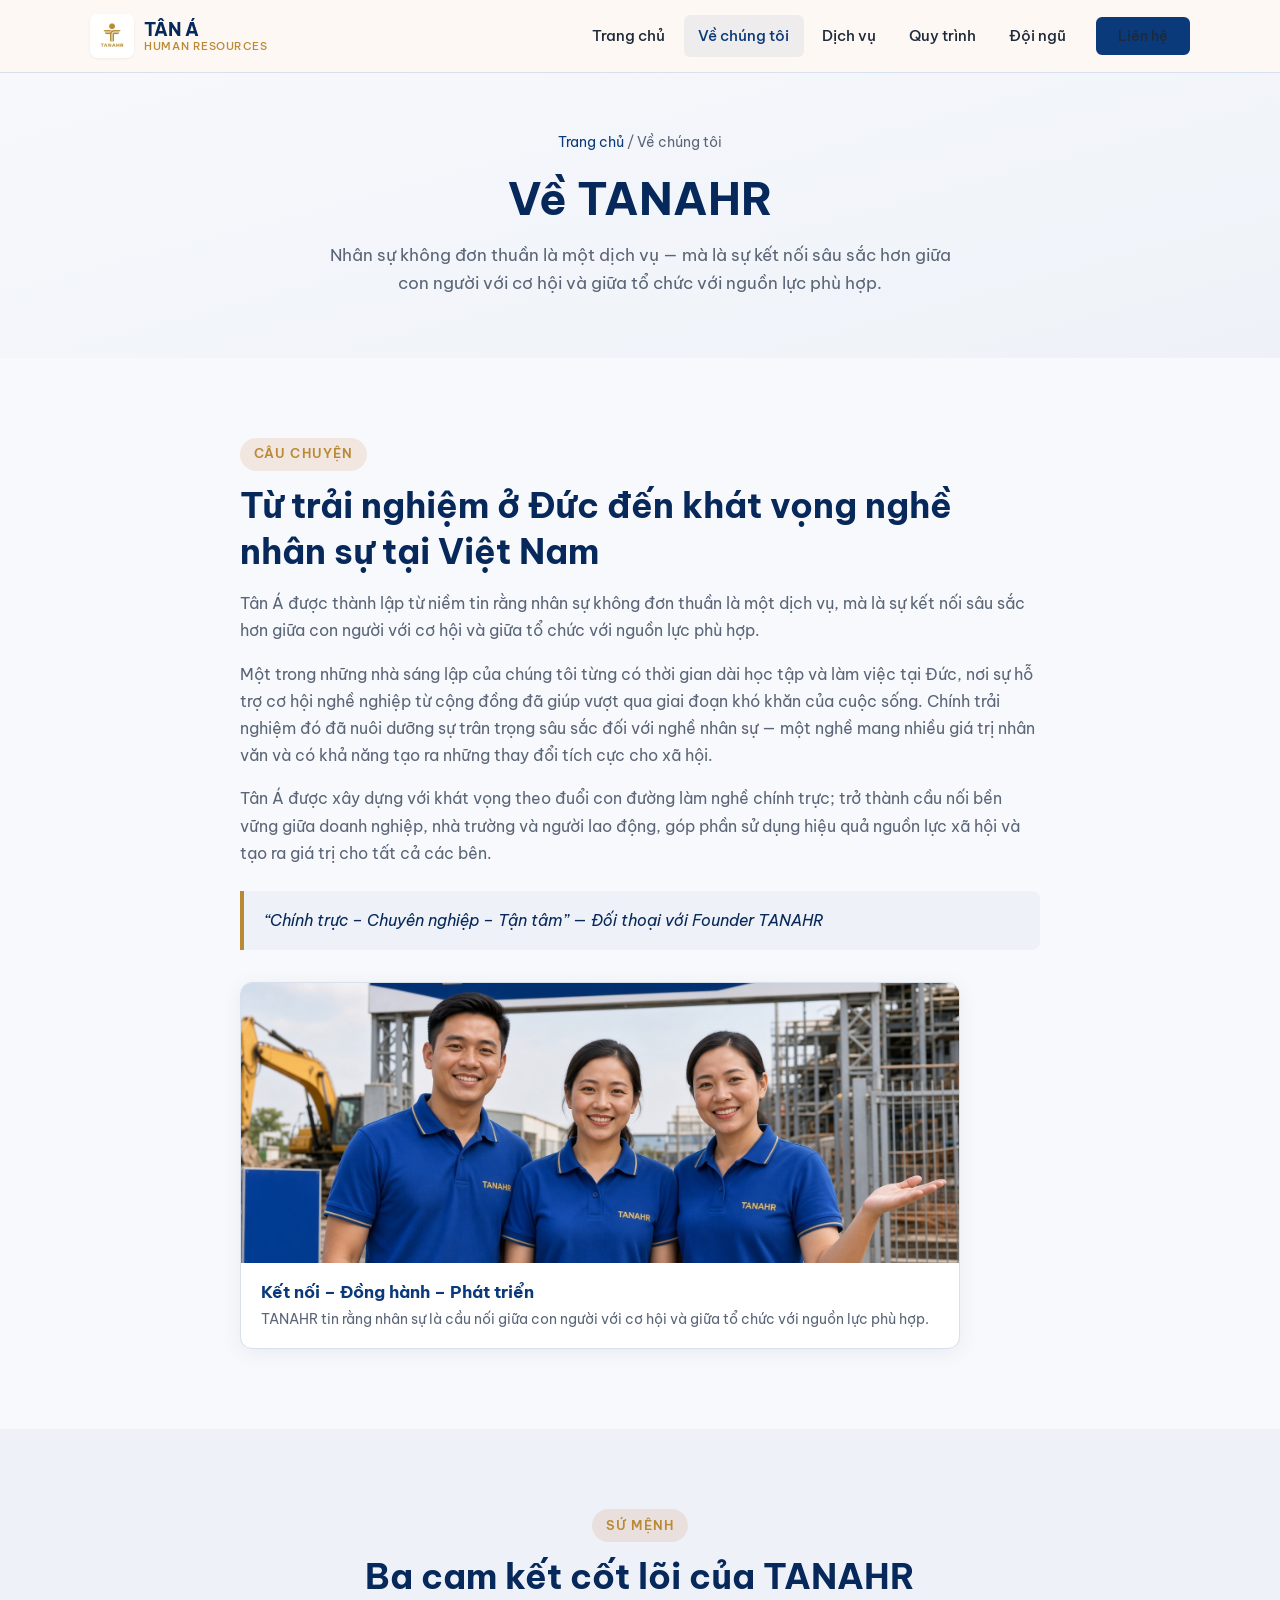
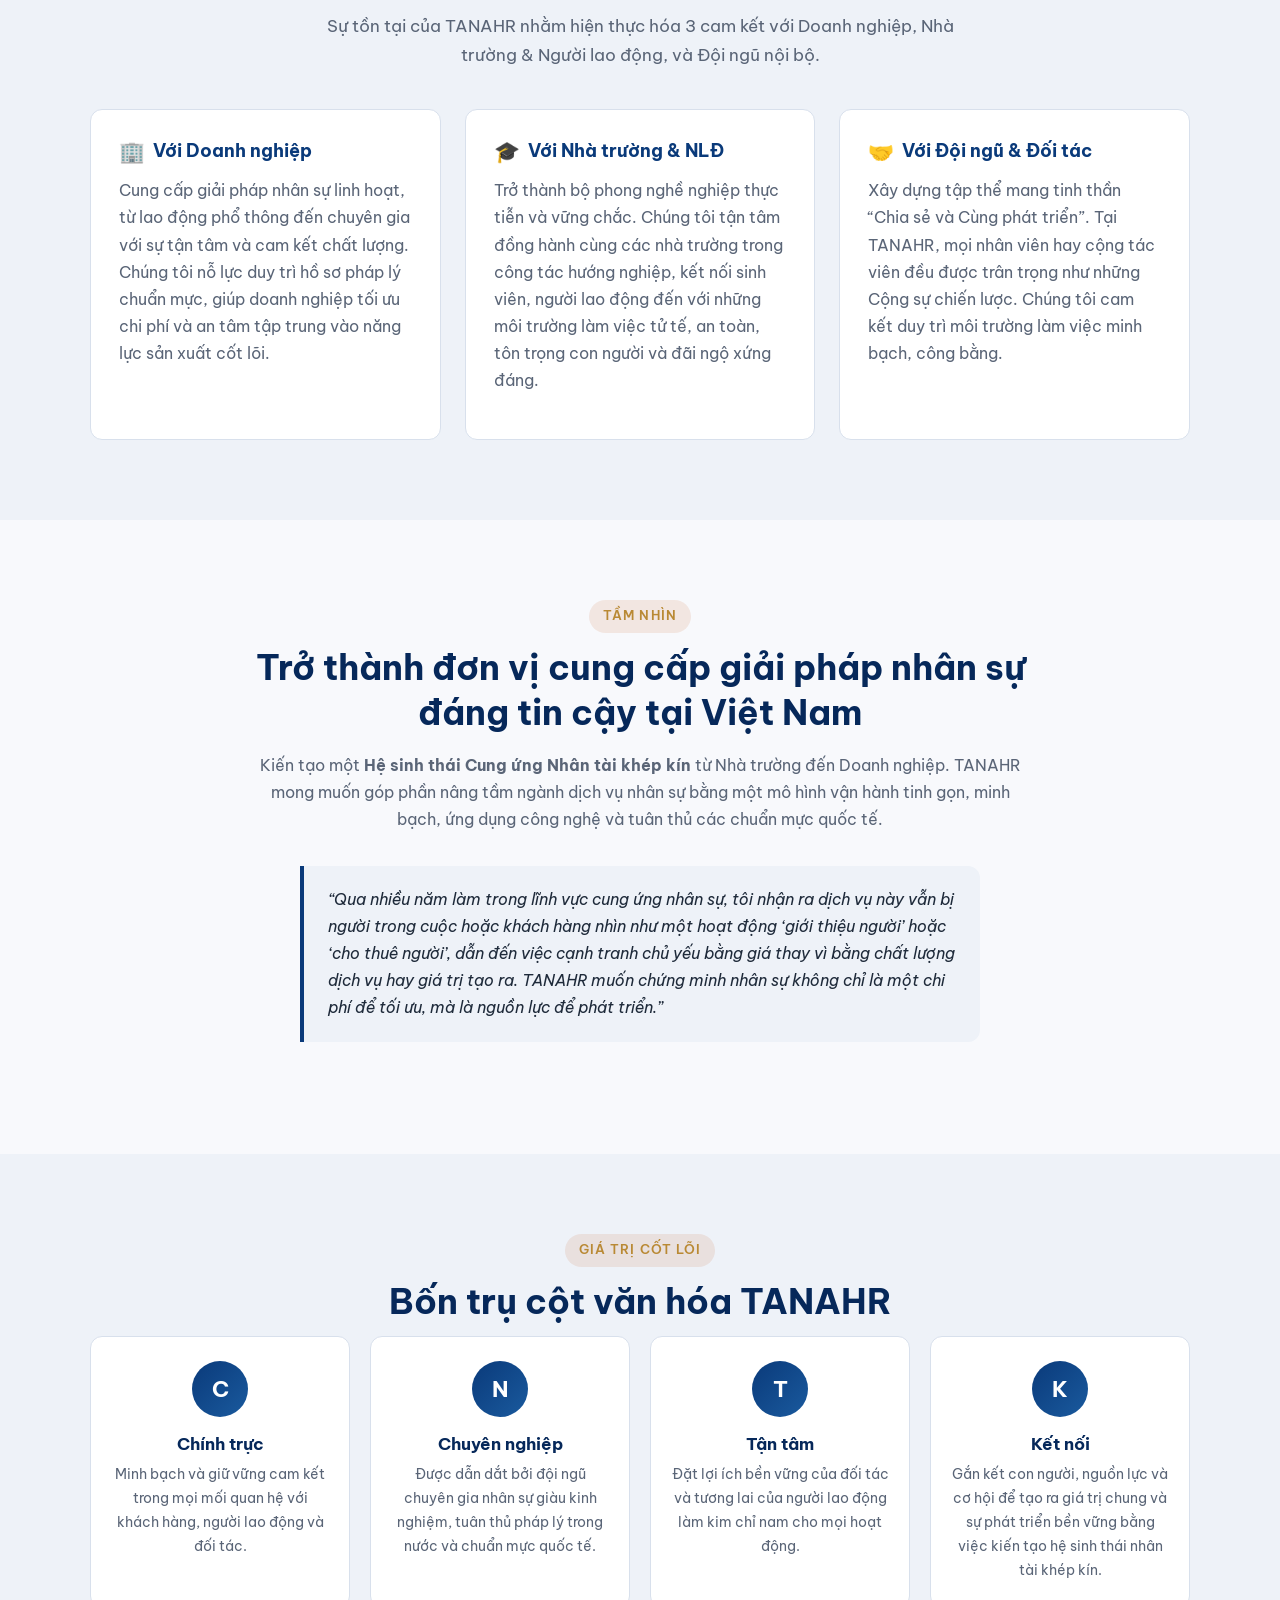
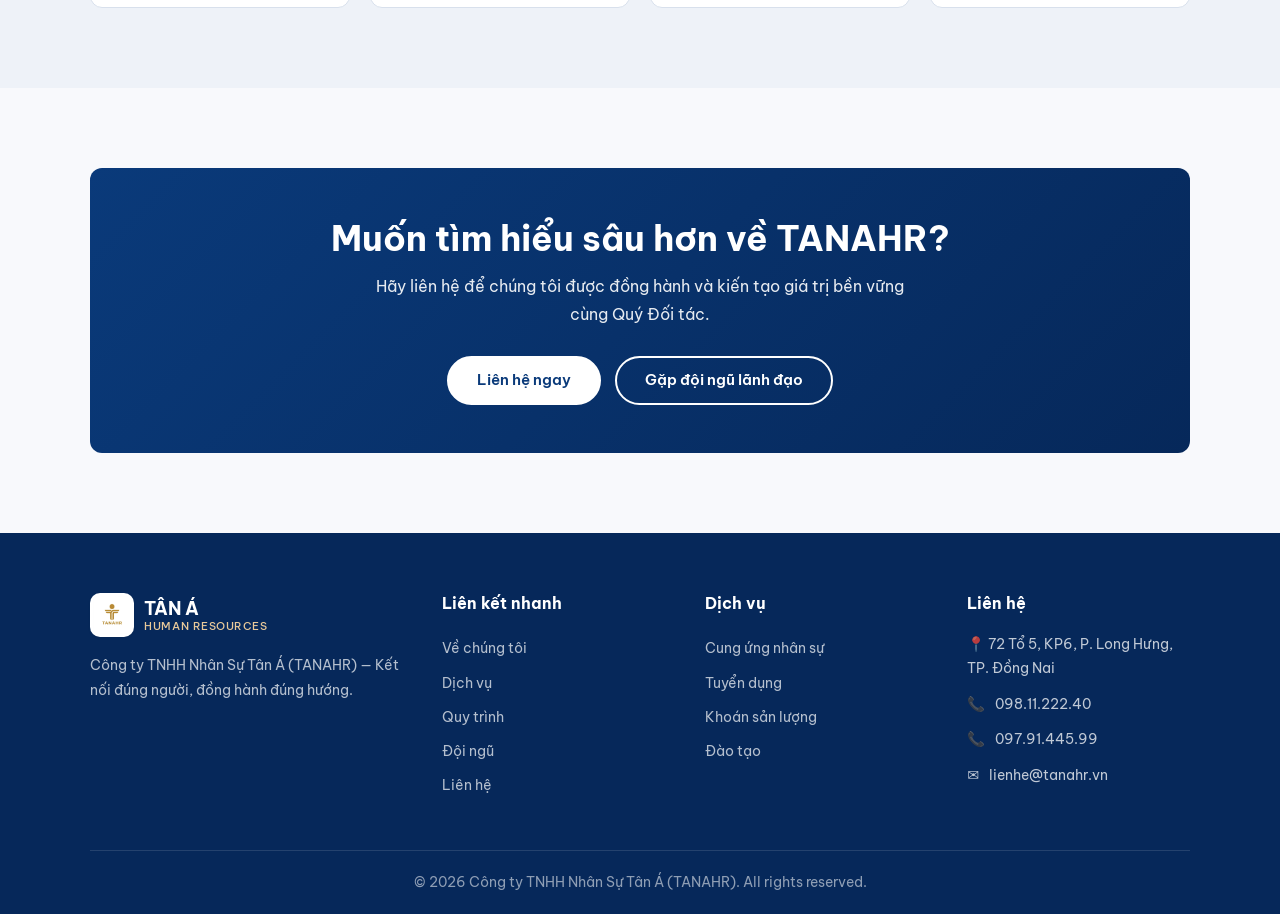
==== about.html @ 2e9246e0 "Add files via upload" ====
<!DOCTYPE html>
<html lang="vi">
<head>
  <meta charset="UTF-8">
  <meta name="viewport" content="width=device-width, initial-scale=1.0">
  <title>Về chúng tôi | TANAHR - Công ty TNHH Nhân Sự Tân Á</title>
  <meta name="description" content="Tìm hiểu về TANAHR - Công ty TNHH Nhân Sự Tân Á: câu chuyện Founder, sứ mệnh 3 cam kết, tầm nhìn hệ sinh thái nhân tài khép kín và 4 giá trị cốt lõi Chính trực - Chuyên nghiệp - Tận tâm - Kết nối.">
  <meta name="keywords" content="về TANAHR, công ty nhân sự Tân Á, sứ mệnh TANAHR, tầm nhìn, giá trị cốt lõi, Founder TANAHR">
  <meta name="robots" content="index, follow">
  <link rel="canonical" href="https://tanahr.vn/about.html">

  <meta property="og:title" content="Về chúng tôi | TANAHR - Công ty TNHH Nhân Sự Tân Á">
  <meta property="og:description" content="Câu chuyện, sứ mệnh, tầm nhìn và giá trị cốt lõi của TANAHR.">
  <meta property="og:url" content="https://tanahr.vn/about.html">
  <meta property="og:type" content="website">

  <link rel="preconnect" href="https://fonts.googleapis.com">
  <link rel="preconnect" href="https://fonts.gstatic.com" crossorigin>
  <link href="https://fonts.googleapis.com/css2?family=Be+Vietnam+Pro:wght@400;500;600;700&display=swap" rel="stylesheet">
  <link rel="stylesheet" href="css/style.css">
  <link rel="icon" type="image/png" href="assets/images/favicon.png">
  <link rel="apple-touch-icon" href="assets/images/logo-header.png">
</head>
<body>
  <header class="header">
    <div class="container header-inner">
      <a href="index.html" class="logo" aria-label="TANAHR - Trang chủ">
        <img src="assets/logo.jpg" alt="TANAHR - Công ty TNHH Nhân Sự Tân Á" width="48" height="48">
        <div class="logo-text">
          <span>TÂN Á</span>
          <span>HUMAN RESOURCES</span>
        </div>
      </a>
      <nav class="nav" aria-label="Menu chính">
        <a href="index.html">Trang chủ</a>
        <a href="about.html" class="active">Về chúng tôi</a>
        <a href="services.html">Dịch vụ</a>
        <a href="process.html">Quy trình</a>
        <a href="team.html">Đội ngũ</a>
        <a href="contact.html" class="btn btn-primary nav-cta" style="padding: 0.55rem 1.25rem; font-size: 0.88rem;">Liên hệ</a>
      </nav>
      <button class="hamburger" aria-label="Mở menu"><span></span><span></span><span></span></button>
    </div>
  </header>
  <div class="mobile-menu">
    <a href="index.html">Trang chủ</a>
    <a href="about.html">Về chúng tôi</a>
    <a href="services.html">Dịch vụ</a>
    <a href="process.html">Quy trình</a>
    <a href="team.html">Đội ngũ</a>
    <a href="contact.html">Liên hệ</a>
  </div>

  <main>
    <section class="page-hero">
      <div class="container">
        <div class="breadcrumb"><a href="index.html">Trang chủ</a> / Về chúng tôi</div>
        <h1>Về TANAHR</h1>
        <p class="section-subtitle" style="margin-bottom:0;">Nhân sự không đơn thuần là một dịch vụ — mà là sự kết nối sâu sắc hơn giữa con người với cơ hội và giữa tổ chức với nguồn lực phù hợp.</p>
      </div>
    </section>

    <!-- Story -->
    <section class="section">
      <div class="container">
        <div class="reveal" style="max-width:800px;margin:0 auto;">
          <span class="section-label">Câu chuyện</span>
          <h2>Từ trải nghiệm ở Đức đến khát vọng nghề nhân sự tại Việt Nam</h2>
          <p>Tân Á được thành lập từ niềm tin rằng nhân sự không đơn thuần là một dịch vụ, mà là sự kết nối sâu sắc hơn giữa con người với cơ hội và giữa tổ chức với nguồn lực phù hợp.</p>
          <p>Một trong những nhà sáng lập của chúng tôi từng có thời gian dài học tập và làm việc tại Đức, nơi sự hỗ trợ cơ hội nghề nghiệp từ cộng đồng đã giúp vượt qua giai đoạn khó khăn của cuộc sống. Chính trải nghiệm đó đã nuôi dưỡng sự trân trọng sâu sắc đối với nghề nhân sự — một nghề mang nhiều giá trị nhân văn và có khả năng tạo ra những thay đổi tích cực cho xã hội.</p>
          <p>Tân Á được xây dựng với khát vọng theo đuổi con đường làm nghề chính trực; trở thành cầu nối bền vững giữa doanh nghiệp, nhà trường và người lao động, góp phần sử dụng hiệu quả nguồn lực xã hội và tạo ra giá trị cho tất cả các bên.</p>
          <blockquote style="border-left:4px solid var(--accent);padding:1rem 1.25rem;margin:1.5rem 0;background:var(--bg-alt);border-radius:0 8px 8px 0;font-style:italic;color:var(--primary-dark);">
            “Chính trực – Chuyên nghiệp – Tận tâm” — Đối thoại với Founder TANAHR
          </blockquote>
          <div class="img-card" style="margin-top:2rem;max-width:720px;">
            <img src="assets/images/staff-onsite-3.jpg" alt="Đội ngũ nhân viên TANAHR tại hiện trường" loading="lazy" style="height:280px;">
            <div class="img-caption">
              <h3>Kết nối – Đồng hành – Phát triển</h3>
              <p>TANAHR tin rằng nhân sự là cầu nối giữa con người với cơ hội và giữa tổ chức với nguồn lực phù hợp.</p>
            </div>
          </div>
        </div>
      </div>
    </section>

    <!-- Mission -->
    <section class="section section-alt">
      <div class="container">
        <div class="text-center reveal">
          <span class="section-label">Sứ mệnh</span>
          <h2 class="section-title">Ba cam kết cốt lõi của TANAHR</h2>
          <p class="section-subtitle">Sự tồn tại của TANAHR nhằm hiện thực hóa 3 cam kết với Doanh nghiệp, Nhà trường & Người lao động, và Đội ngũ nội bộ.</p>
        </div>
        <div class="mission-grid">
          <div class="mission-card reveal">
            <h3><span>🏢</span> Với Doanh nghiệp</h3>
            <p>Cung cấp giải pháp nhân sự linh hoạt, từ lao động phổ thông đến chuyên gia với sự tận tâm và cam kết chất lượng. Chúng tôi nỗ lực duy trì hồ sơ pháp lý chuẩn mực, giúp doanh nghiệp tối ưu chi phí và an tâm tập trung vào năng lực sản xuất cốt lõi.</p>
          </div>
          <div class="mission-card reveal">
            <h3><span>🎓</span> Với Nhà trường & NLĐ</h3>
            <p>Trở thành bộ phong nghề nghiệp thực tiễn và vững chắc. Chúng tôi tận tâm đồng hành cùng các nhà trường trong công tác hướng nghiệp, kết nối sinh viên, người lao động đến với những môi trường làm việc tử tế, an toàn, tôn trọng con người và đãi ngộ xứng đáng.</p>
          </div>
          <div class="mission-card reveal">
            <h3><span>🤝</span> Với Đội ngũ & Đối tác</h3>
            <p>Xây dựng tập thể mang tinh thần “Chia sẻ và Cùng phát triển”. Tại TANAHR, mọi nhân viên hay cộng tác viên đều được trân trọng như những Cộng sự chiến lược. Chúng tôi cam kết duy trì môi trường làm việc minh bạch, công bằng.</p>
          </div>
        </div>
      </div>
    </section>

    <!-- Vision -->
    <section class="section">
      <div class="container">
        <div class="reveal" style="max-width:780px;margin:0 auto;text-align:center;">
          <span class="section-label">Tầm nhìn</span>
          <h2>Trở thành đơn vị cung cấp giải pháp nhân sự đáng tin cậy tại Việt Nam</h2>
          <p>Kiến tạo một <strong>Hệ sinh thái Cung ứng Nhân tài khép kín</strong> từ Nhà trường đến Doanh nghiệp. TANAHR mong muốn góp phần nâng tầm ngành dịch vụ nhân sự bằng một mô hình vận hành tinh gọn, minh bạch, ứng dụng công nghệ và tuân thủ các chuẩn mực quốc tế.</p>
          <blockquote style="border-left:4px solid var(--primary);padding:1.25rem 1.5rem;margin:2rem auto;background:var(--bg-alt);border-radius:0 12px 12px 0;text-align:left;max-width:680px;">
            <p style="margin:0;font-style:italic;color:var(--text);">“Qua nhiều năm làm trong lĩnh vực cung ứng nhân sự, tôi nhận ra dịch vụ này vẫn bị người trong cuộc hoặc khách hàng nhìn như một hoạt động ‘giới thiệu người’ hoặc ‘cho thuê người’, dẫn đến việc cạnh tranh chủ yếu bằng giá thay vì bằng chất lượng dịch vụ hay giá trị tạo ra. TANAHR muốn chứng minh nhân sự không chỉ là một chi phí để tối ưu, mà là nguồn lực để phát triển.”</p>
          </blockquote>
        </div>
      </div>
    </section>

    <!-- Values detail -->
    <section class="section section-alt">
      <div class="container">
        <div class="text-center reveal">
          <span class="section-label">Giá trị cốt lõi</span>
          <h2 class="section-title">Bốn trụ cột văn hóa TANAHR</h2>
        </div>
        <div class="values-grid">
          <div class="value-card reveal">
            <div class="value-icon">C</div>
            <h3>Chính trực</h3>
            <p>Minh bạch và giữ vững cam kết trong mọi mối quan hệ với khách hàng, người lao động và đối tác.</p>
          </div>
          <div class="value-card reveal">
            <div class="value-icon">N</div>
            <h3>Chuyên nghiệp</h3>
            <p>Được dẫn dắt bởi đội ngũ chuyên gia nhân sự giàu kinh nghiệm, tuân thủ pháp lý trong nước và chuẩn mực quốc tế.</p>
          </div>
          <div class="value-card reveal">
            <div class="value-icon">T</div>
            <h3>Tận tâm</h3>
            <p>Đặt lợi ích bền vững của đối tác và tương lai của người lao động làm kim chỉ nam cho mọi hoạt động.</p>
          </div>
          <div class="value-card reveal">
            <div class="value-icon">K</div>
            <h3>Kết nối</h3>
            <p>Gắn kết con người, nguồn lực và cơ hội để tạo ra giá trị chung và sự phát triển bền vững bằng việc kiến tạo hệ sinh thái nhân tài khép kín.</p>
          </div>
        </div>
      </div>
    </section>

    <section class="section">
      <div class="container">
        <div class="cta-banner reveal">
          <h2>Muốn tìm hiểu sâu hơn về TANAHR?</h2>
          <p>Hãy liên hệ để chúng tôi được đồng hành và kiến tạo giá trị bền vững cùng Quý Đối tác.</p>
          <div class="cta-btns">
            <a href="contact.html" class="btn btn-white">Liên hệ ngay</a>
            <a href="team.html" class="btn btn-outline" style="border-color:white;color:white;">Gặp đội ngũ lãnh đạo</a>
          </div>
        </div>
      </div>
    </section>
  </main>

  <footer class="footer">
    <div class="container">
      <div class="footer-grid">
        <div class="footer-brand">
          <a href="index.html" class="logo">
            <img src="assets/logo.jpg" alt="TANAHR" width="44" height="44">
            <div class="logo-text">
              <span>TÂN Á</span>
              <span>HUMAN RESOURCES</span>
            </div>
          </a>
          <p>Công ty TNHH Nhân Sự Tân Á (TANAHR) — Kết nối đúng người, đồng hành đúng hướng.</p>
        </div>
        <div>
          <h4>Liên kết nhanh</h4>
          <div class="footer-links">
            <a href="about.html">Về chúng tôi</a>
            <a href="services.html">Dịch vụ</a>
            <a href="process.html">Quy trình</a>
            <a href="team.html">Đội ngũ</a>
            <a href="contact.html">Liên hệ</a>
          </div>
        </div>
        <div>
          <h4>Dịch vụ</h4>
          <div class="footer-links">
            <a href="services.html#cung-ung">Cung ứng nhân sự</a>
            <a href="services.html#tuyen-dung">Tuyển dụng</a>
            <a href="services.html#khoan-san">Khoán sản lượng</a>
            <a href="services.html#dao-tao">Đào tạo</a>
          </div>
        </div>
        <div>
          <h4>Liên hệ</h4>
          <ul class="footer-contact">
            <li>📍 72 Tổ 5, KP6, P. Long Hưng, TP. Đồng Nai</li>
            <li>📞 <a href="tel:0981122240" style="color:inherit;">098.11.222.40</a></li>
            <li>📞 <a href="tel:0979144599" style="color:inherit;">097.91.445.99</a></li>
            <li>✉️ <a href="mailto:lienhe@tanahr.vn" style="color:inherit;">lienhe@tanahr.vn</a></li>
          </ul>
        </div>
      </div>
      <div class="footer-bottom">© 2026 Công ty TNHH Nhân Sự Tân Á (TANAHR). All rights reserved.</div>
    </div>
  </footer>
  <script src="js/main.js"></script>
</body>
</html>
---- css/style.css ----
/* ========================================
   TANAHR - Công ty TNHH Nhân Sự Tân Á
   Website Stylesheet - Responsive & SEO
   ======================================== */

:root {
  --primary: #0A3A7A;
  --primary-dark: #06285A;
  --primary-light: #1A5A9E;
  --accent: #B98934;
  --accent-hover: #9A7229;
  --bg: #F8F9FC;
  --bg-alt: #EEF2F8;
  --white: #FFFFFF;
  --text: #1E2A3A;
  --text-light: #5A6577;
  --border: #D8E0EC;
  --shadow: 0 4px 20px rgba(10, 58, 122, 0.08);
  --shadow-lg: 0 10px 40px rgba(10, 58, 122, 0.12);
  --radius: 12px;
  --radius-sm: 8px;
  --transition: all 0.3s ease;
  --font: 'Be Vietnam Pro', 'Inter', system-ui, -apple-system, sans-serif;
  --container: 1140px;
}

*, *::before, *::after {
  box-sizing: border-box;
  margin: 0;
  padding: 0;
}

html {
  scroll-behavior: smooth;
  font-size: 16px;
}

body {
  font-family: var(--font);
  background: var(--bg);
  color: var(--text);
  line-height: 1.7;
  overflow-x: hidden;
}

img {
  max-width: 100%;
  height: auto;
  display: block;
}

a {
  color: var(--primary);
  text-decoration: none;
  transition: var(--transition);
}

a:hover {
  color: var(--accent);
}

ul, ol {
  list-style: none;
}

.container {
  width: 100%;
  max-width: var(--container);
  margin: 0 auto;
  padding: 0 20px;
}

/* ========== TYPOGRAPHY ========== */
h1, h2, h3, h4, h5, h6 {
  font-weight: 700;
  line-height: 1.3;
  color: var(--primary-dark);
}

h1 { font-size: clamp(1.8rem, 4vw, 2.8rem); }
h2 { font-size: clamp(1.5rem, 3vw, 2.2rem); margin-bottom: 1rem; }
h3 { font-size: clamp(1.2rem, 2.5vw, 1.5rem); }
h4 { font-size: 1.15rem; }

p {
  margin-bottom: 1rem;
  color: var(--text-light);
}

.section-title {
  text-align: center;
  margin-bottom: 0.75rem;
}

.section-subtitle {
  text-align: center;
  max-width: 640px;
  margin: 0 auto 2.5rem;
  color: var(--text-light);
  font-size: 1.05rem;
}

.section-label {
  display: inline-block;
  background: rgba(196, 92, 38, 0.12);
  color: var(--accent);
  font-size: 0.8rem;
  font-weight: 600;
  letter-spacing: 0.08em;
  text-transform: uppercase;
  padding: 0.35rem 0.9rem;
  border-radius: 50px;
  margin-bottom: 0.75rem;
}

/* ========== BUTTONS ========== */
.btn {
  display: inline-flex;
  align-items: center;
  justify-content: center;
  gap: 0.5rem;
  padding: 0.85rem 1.75rem;
  font-family: var(--font);
  font-size: 0.95rem;
  font-weight: 600;
  border-radius: 50px;
  border: 2px solid transparent;
  cursor: pointer;
  transition: var(--transition);
  text-decoration: none;
  line-height: 1.2;
}

.btn-primary {
  background: var(--primary);
  color: var(--white);
  border-color: var(--primary);
}

.btn-primary:hover {
  background: var(--primary-dark);
  border-color: var(--primary-dark);
  color: var(--white);
  transform: translateY(-2px);
  box-shadow: var(--shadow);
}

.btn-accent {
  background: var(--accent);
  color: var(--white);
  border-color: var(--accent);
}

.btn-accent:hover {
  background: var(--accent-hover);
  border-color: var(--accent-hover);
  color: var(--white);
  transform: translateY(-2px);
}

.btn-outline {
  background: transparent;
  color: var(--primary);
  border-color: var(--primary);
}

.btn-outline:hover {
  background: var(--primary);
  color: var(--white);
}

.btn-white {
  background: var(--white);
  color: var(--primary);
  border-color: var(--white);
}

.btn-white:hover {
  background: transparent;
  color: var(--white);
  border-color: var(--white);
}

/* ========== HEADER ========== */
.header {
  position: fixed;
  top: 0;
  left: 0;
  right: 0;
  z-index: 1000;
  background: rgba(253, 248, 243, 0.95);
  backdrop-filter: blur(12px);
  border-bottom: 1px solid var(--border);
  transition: var(--transition);
}

.header.scrolled {
  box-shadow: var(--shadow);
}

.header-inner {
  display: flex;
  align-items: center;
  justify-content: space-between;
  height: 72px;
}

.logo {
  display: flex;
  align-items: center;
  gap: 0.65rem;
  font-weight: 700;
  font-size: 1.25rem;
  color: var(--primary-dark);
  text-decoration: none;
}

.logo img {
  height: 48px;
  width: 48px;
  object-fit: contain;
  border-radius: 10px;
  background: #fff;
  flex-shrink: 0;
  box-shadow: 0 1px 3px rgba(0,0,0,0.06);
}

.logo-text {
  display: flex;
  flex-direction: column;
  line-height: 1.15;
}

.logo-text span:first-child {
  font-size: 1.15rem;
  color: var(--primary-dark);
  font-weight: 700;
}

.logo-text span:last-child {
  font-size: 0.68rem;
  font-weight: 500;
  color: var(--accent);
  letter-spacing: 0.05em;
  text-transform: uppercase;
}

.footer .logo img {
  background: #fff;
  padding: 3px;
  border-radius: 10px;
}

.footer-brand .logo-text span:first-child {
  color: #fff;
}

.footer-brand .logo-text span:last-child {
  color: #E8C99A;
}

.nav {
  display: flex;
  align-items: center;
  gap: 0.25rem;
}

.nav a {
  padding: 0.5rem 0.9rem;
  font-size: 0.92rem;
  font-weight: 500;
  color: var(--text);
  border-radius: 6px;
}

.nav a:hover,
.nav a.active {
  color: var(--primary);
  background: rgba(10, 58, 122, 0.06);
}

.nav-cta {
  margin-left: 0.75rem;
}

.hamburger {
  display: none;
  flex-direction: column;
  gap: 5px;
  background: none;
  border: none;
  cursor: pointer;
  padding: 8px;
}

.hamburger span {
  display: block;
  width: 24px;
  height: 2.5px;
  background: var(--primary-dark);
  border-radius: 2px;
  transition: var(--transition);
}

/* Mobile Menu */
.mobile-menu {
  display: none;
  position: fixed;
  top: 72px;
  left: 0;
  right: 0;
  background: var(--white);
  border-bottom: 1px solid var(--border);
  padding: 1rem 0;
  box-shadow: var(--shadow-lg);
  z-index: 999;
}

.mobile-menu.open {
  display: block;
}

.mobile-menu a {
  display: block;
  padding: 0.85rem 1.5rem;
  font-weight: 500;
  color: var(--text);
  border-bottom: 1px solid var(--border);
}

.mobile-menu a:last-child {
  border-bottom: none;
}

.mobile-menu a:hover {
  background: var(--bg-alt);
  color: var(--primary);
}

/* ========== HERO ========== */
.hero {
  padding: 140px 0 80px;
  background: linear-gradient(165deg, var(--bg) 0%, var(--bg-alt) 50%, #EDE4D4 100%);
  position: relative;
  overflow: hidden;
}

.hero::before {
  content: '';
  position: absolute;
  top: -20%;
  right: -10%;
  width: 50%;
  height: 80%;
  background: radial-gradient(circle, rgba(10, 58, 122, 0.06) 0%, transparent 70%);
  pointer-events: none;
}

.hero-grid {
  display: grid;
  grid-template-columns: 1.1fr 0.9fr;
  gap: 3rem;
  align-items: center;
}

.hero-content h1 {
  margin-bottom: 1.25rem;
  color: var(--primary-dark);
}

.hero-content .slogan {
  font-size: clamp(1.05rem, 2.2vw, 1.25rem);
  font-weight: 600;
  color: var(--accent);
  margin-bottom: 1.25rem;
  letter-spacing: 0.02em;
}

.hero-content p {
  font-size: 1.05rem;
  margin-bottom: 2rem;
  max-width: 520px;
}

.hero-btns {
  display: flex;
  flex-wrap: wrap;
  gap: 0.85rem;
  margin-bottom: 2.5rem;
}

.hero-stats {
  display: flex;
  flex-wrap: wrap;
  gap: 1.75rem;
}

.stat-item {
  text-align: left;
}

.stat-item strong {
  display: block;
  font-size: 1.6rem;
  font-weight: 700;
  color: var(--primary);
  line-height: 1.2;
}

.stat-item span {
  font-size: 0.85rem;
  color: var(--text-light);
}

.hero-visual {
  position: relative;
}

.hero-card {
  background: var(--white);
  border-radius: var(--radius);
  padding: 1.75rem;
  box-shadow: var(--shadow-lg);
  border: 1px solid var(--border);
}

.hero-card h3 {
  font-size: 1.1rem;
  margin-bottom: 1rem;
  color: var(--primary);
}

.hero-card ul {
  display: flex;
  flex-direction: column;
  gap: 0.7rem;
}

.hero-card li {
  display: flex;
  align-items: flex-start;
  gap: 0.65rem;
  font-size: 0.92rem;
  color: var(--text);
}

.hero-card li::before {
  content: '✓';
  flex-shrink: 0;
  width: 22px;
  height: 22px;
  background: rgba(10, 58, 122, 0.1);
  color: var(--primary);
  border-radius: 50%;
  display: flex;
  align-items: center;
  justify-content: center;
  font-size: 0.75rem;
  font-weight: 700;
}

/* ========== SECTIONS ========== */
.section {
  padding: 80px 0;
}

.section-alt {
  background: var(--bg-alt);
}

.section-dark {
  background: var(--primary);
  color: var(--white);
}

.section-dark h2,
.section-dark h3,
.section-dark .section-title {
  color: var(--white);
}

.section-dark p,
.section-dark .section-subtitle {
  color: rgba(255, 255, 255, 0.85);
}

/* ========== SERVICES ========== */
.services-grid {
  display: grid;
  grid-template-columns: repeat(auto-fit, minmax(280px, 1fr));
  gap: 1.5rem;
}

.service-card {
  background: var(--white);
  border-radius: var(--radius);
  padding: 1.75rem;
  border: 1px solid var(--border);
  transition: var(--transition);
  height: 100%;
  display: flex;
  flex-direction: column;
}

.service-card:hover {
  transform: translateY(-6px);
  box-shadow: var(--shadow-lg);
  border-color: transparent;
}

.service-icon {
  width: 52px;
  height: 52px;
  background: rgba(10, 58, 122, 0.1);
  color: var(--primary);
  border-radius: 12px;
  display: flex;
  align-items: center;
  justify-content: center;
  font-size: 1.5rem;
  margin-bottom: 1.1rem;
}

.service-card h3 {
  margin-bottom: 0.6rem;
  font-size: 1.15rem;
}

.service-card p {
  font-size: 0.92rem;
  flex-grow: 1;
  margin-bottom: 1rem;
}

.service-card .link {
  font-weight: 600;
  font-size: 0.9rem;
  color: var(--accent);
  display: inline-flex;
  align-items: center;
  gap: 0.3rem;
}

.service-card .link:hover {
  gap: 0.5rem;
}

/* ========== VALUES ========== */
.values-grid {
  display: grid;
  grid-template-columns: repeat(4, 1fr);
  gap: 1.25rem;
}

.value-card {
  background: var(--white);
  border-radius: var(--radius);
  padding: 1.5rem 1.25rem;
  text-align: center;
  border: 1px solid var(--border);
  transition: var(--transition);
}

.value-card:hover {
  border-color: var(--primary);
  box-shadow: var(--shadow);
}

.value-icon {
  width: 56px;
  height: 56px;
  margin: 0 auto 1rem;
  background: linear-gradient(135deg, var(--primary), var(--primary-light));
  color: white;
  border-radius: 50%;
  display: flex;
  align-items: center;
  justify-content: center;
  font-size: 1.4rem;
  font-weight: 700;
}

.value-card h3 {
  font-size: 1.05rem;
  margin-bottom: 0.5rem;
}

.value-card p {
  font-size: 0.88rem;
  margin-bottom: 0;
}

/* ========== PROCESS ========== */
.process-timeline {
  position: relative;
  max-width: 800px;
  margin: 0 auto;
}

.process-timeline::before {
  content: '';
  position: absolute;
  left: 24px;
  top: 0;
  bottom: 0;
  width: 3px;
  background: linear-gradient(to bottom, var(--primary), var(--accent));
  border-radius: 2px;
}

.process-step {
  position: relative;
  padding-left: 70px;
  margin-bottom: 2rem;
}

.process-step:last-child {
  margin-bottom: 0;
}

.process-num {
  position: absolute;
  left: 0;
  top: 0;
  width: 50px;
  height: 50px;
  background: var(--primary);
  color: white;
  border-radius: 50%;
  display: flex;
  align-items: center;
  justify-content: center;
  font-weight: 700;
  font-size: 1.1rem;
  box-shadow: 0 0 0 6px var(--bg);
  z-index: 1;
}

.process-step h3 {
  font-size: 1.1rem;
  margin-bottom: 0.35rem;
}

.process-step p {
  font-size: 0.92rem;
  margin-bottom: 0;
}

/* ========== STRENGTHS ========== */
.strengths-grid {
  display: grid;
  grid-template-columns: repeat(2, 1fr);
  gap: 1.5rem;
}

.strength-card {
  background: var(--white);
  border-radius: var(--radius);
  padding: 1.75rem;
  border-left: 4px solid var(--accent);
  box-shadow: var(--shadow);
}

.strength-card h3 {
  font-size: 1.1rem;
  margin-bottom: 0.6rem;
  display: flex;
  align-items: center;
  gap: 0.6rem;
}

.strength-card h3 span {
  width: 28px;
  height: 28px;
  background: var(--accent);
  color: white;
  border-radius: 50%;
  display: inline-flex;
  align-items: center;
  justify-content: center;
  font-size: 0.85rem;
  flex-shrink: 0;
}

.strength-card p {
  font-size: 0.92rem;
  margin-bottom: 0;
}

/* ========== TEAM ========== */
.team-grid {
  display: grid;
  grid-template-columns: repeat(3, 1fr);
  gap: 1.75rem;
}

.team-card {
  background: var(--white);
  border-radius: var(--radius);
  overflow: hidden;
  border: 1px solid var(--border);
  text-align: center;
  transition: var(--transition);
}

.team-card:hover {
  transform: translateY(-5px);
  box-shadow: var(--shadow-lg);
}

.team-avatar {
  height: 160px;
  background: linear-gradient(135deg, var(--primary), var(--primary-light));
  display: flex;
  align-items: center;
  justify-content: center;
  color: white;
  font-size: 3rem;
  font-weight: 700;
}

.team-info {
  padding: 1.5rem 1.25rem;
}

.team-info h3 {
  font-size: 1.15rem;
  margin-bottom: 0.25rem;
}

.team-role {
  color: var(--accent);
  font-weight: 600;
  font-size: 0.9rem;
  margin-bottom: 0.75rem;
}

.team-info p {
  font-size: 0.88rem;
  margin-bottom: 0;
}

/* ========== CTA BANNER ========== */
.cta-banner {
  background: linear-gradient(135deg, var(--primary) 0%, var(--primary-dark) 100%);
  border-radius: var(--radius);
  padding: 3rem 2rem;
  text-align: center;
  color: white;
}

.cta-banner h2 {
  color: white;
  margin-bottom: 0.75rem;
}

.cta-banner p {
  color: rgba(255,255,255,0.9);
  max-width: 560px;
  margin: 0 auto 1.75rem;
}

.cta-btns {
  display: flex;
  flex-wrap: wrap;
  justify-content: center;
  gap: 0.85rem;
}

/* ========== CONTACT ========== */
.contact-grid {
  display: grid;
  grid-template-columns: 1fr 1.1fr;
  gap: 2.5rem;
  align-items: start;
}

.contact-info h3 {
  margin-bottom: 1.25rem;
}

.contact-item {
  display: flex;
  gap: 1rem;
  margin-bottom: 1.25rem;
}

.contact-item .icon {
  width: 44px;
  height: 44px;
  background: rgba(10, 58, 122, 0.1);
  color: var(--primary);
  border-radius: 10px;
  display: flex;
  align-items: center;
  justify-content: center;
  font-size: 1.2rem;
  flex-shrink: 0;
}

.contact-item strong {
  display: block;
  font-size: 0.9rem;
  margin-bottom: 0.15rem;
  color: var(--primary-dark);
}

.contact-item p, .contact-item a {
  font-size: 0.95rem;
  color: var(--text-light);
  margin: 0;
}

.contact-item a:hover {
  color: var(--accent);
}

.contact-form {
  background: var(--white);
  padding: 2rem;
  border-radius: var(--radius);
  border: 1px solid var(--border);
  box-shadow: var(--shadow);
}

.form-group {
  margin-bottom: 1.15rem;
}

.form-group label {
  display: block;
  font-size: 0.88rem;
  font-weight: 600;
  margin-bottom: 0.4rem;
  color: var(--primary-dark);
}

.form-group input,
.form-group select,
.form-group textarea {
  width: 100%;
  padding: 0.75rem 1rem;
  border: 1px solid var(--border);
  border-radius: var(--radius-sm);
  font-family: var(--font);
  font-size: 0.95rem;
  background: var(--bg);
  transition: var(--transition);
  color: var(--text);
}

.form-group input:focus,
.form-group select:focus,
.form-group textarea:focus {
  outline: none;
  border-color: var(--primary);
  box-shadow: 0 0 0 3px rgba(10, 58, 122, 0.12);
}

.form-group textarea {
  min-height: 120px;
  resize: vertical;
}

.form-row {
  display: grid;
  grid-template-columns: 1fr 1fr;
  gap: 1rem;
}

/* ========== FOOTER ========== */
.footer {
  background: var(--primary-dark);
  color: rgba(255,255,255,0.85);
  padding: 60px 0 0;
}

.footer-grid {
  display: grid;
  grid-template-columns: 1.4fr 1fr 1fr 1fr;
  gap: 2.5rem;
  margin-bottom: 3rem;
}

.footer-brand .logo {
  color: white;
  margin-bottom: 1rem;
}

.footer-brand .logo-text span:first-child {
  color: white;
}

.footer-brand p {
  font-size: 0.9rem;
  color: rgba(255,255,255,0.7);
  margin-bottom: 1.25rem;
}

.footer h4 {
  color: white;
  font-size: 1rem;
  margin-bottom: 1.1rem;
}

.footer-links a {
  display: block;
  color: rgba(255,255,255,0.7);
  font-size: 0.9rem;
  padding: 0.3rem 0;
}

.footer-links a:hover {
  color: white;
  padding-left: 4px;
}

.footer-contact li {
  display: flex;
  gap: 0.6rem;
  margin-bottom: 0.7rem;
  font-size: 0.9rem;
  color: rgba(255,255,255,0.75);
}

.footer-bottom {
  border-top: 1px solid rgba(255,255,255,0.12);
  padding: 1.25rem 0;
  text-align: center;
  font-size: 0.85rem;
  color: rgba(255,255,255,0.55);
}

/* ========== ABOUT PAGE SPECIFICS ========== */
.page-hero {
  padding: 130px 0 60px;
  background: linear-gradient(165deg, var(--bg) 0%, var(--bg-alt) 100%);
  text-align: center;
}

.page-hero h1 {
  margin-bottom: 0.75rem;
}

.breadcrumb {
  font-size: 0.9rem;
  color: var(--text-light);
  margin-bottom: 1rem;
}

.breadcrumb a {
  color: var(--primary);
}

.mission-grid {
  display: grid;
  grid-template-columns: repeat(3, 1fr);
  gap: 1.5rem;
}

.mission-card {
  background: var(--white);
  border-radius: var(--radius);
  padding: 1.75rem;
  border: 1px solid var(--border);
  height: 100%;
}

.mission-card h3 {
  font-size: 1.1rem;
  margin-bottom: 0.75rem;
  color: var(--primary);
  display: flex;
  align-items: center;
  gap: 0.5rem;
}

.mission-card h3 span {
  font-size: 1.3rem;
}

/* ========== RESPONSIVE ========== */
@media (max-width: 992px) {
  .hero-grid {
    grid-template-columns: 1fr;
    gap: 2.5rem;
  }

  .hero-visual {
    order: -1;
    max-width: 420px;
    margin: 0 auto;
  }

  .values-grid {
    grid-template-columns: repeat(2, 1fr);
  }

  .team-grid {
    grid-template-columns: 1fr 1fr;
  }

  .footer-grid {
    grid-template-columns: 1fr 1fr;
  }

  .mission-grid {
    grid-template-columns: 1fr;
  }

  .contact-grid {
    grid-template-columns: 1fr;
  }
}

@media (max-width: 768px) {
  .nav {
    display: none;
  }

  .hamburger {
    display: flex;
  }

  .header-inner {
    height: 64px;
  }

  .hero {
    padding: 110px 0 60px;
  }

  .section {
    padding: 60px 0;
  }

  .values-grid {
    grid-template-columns: 1fr;
  }

  .strengths-grid {
    grid-template-columns: 1fr;
  }

  .team-grid {
    grid-template-columns: 1fr;
  }

  .footer-grid {
    grid-template-columns: 1fr;
    gap: 2rem;
  }

  .form-row {
    grid-template-columns: 1fr;
  }

  .process-timeline::before {
    left: 18px;
  }

  .process-num {
    width: 38px;
    height: 38px;
    font-size: 0.95rem;
  }

  .process-step {
    padding-left: 55px;
  }

  .hero-btns {
    flex-direction: column;
  }

  .hero-btns .btn {
    width: 100%;
  }
}

@media (max-width: 480px) {
  .container {
    padding: 0 16px;
  }

  .service-card,
  .contact-form {
    padding: 1.35rem;
  }

  .cta-banner {
    padding: 2rem 1.25rem;
  }
}

/* ========== UTILITIES ========== */
.text-center { text-align: center; }
.mt-1 { margin-top: 0.5rem; }
.mt-2 { margin-top: 1rem; }
.mt-3 { margin-top: 1.5rem; }
.mb-0 { margin-bottom: 0; }
.mb-2 { margin-bottom: 1rem; }
.mb-3 { margin-bottom: 1.5rem; }

/* Smooth reveal animation */
.reveal {
  opacity: 0;
  transform: translateY(24px);
  transition: opacity 0.6s ease, transform 0.6s ease;
}

.reveal.visible {
  opacity: 1;
  transform: translateY(0);
}


/* ========== IMAGE CARDS ========== */
.img-card {
  background: var(--white);
  border-radius: var(--radius);
  overflow: hidden;
  border: 1px solid var(--border);
  box-shadow: var(--shadow);
  height: 100%;
  display: flex;
  flex-direction: column;
}

.img-card img {
  width: 100%;
  height: 220px;
  object-fit: cover;
  display: block;
}

.img-card .img-caption {
  padding: 1.1rem 1.25rem;
}

.img-card .img-caption h3 {
  font-size: 1.05rem;
  margin-bottom: 0.4rem;
  color: var(--primary);
}

.img-card .img-caption p {
  font-size: 0.88rem;
  margin-bottom: 0;
  line-height: 1.55;
}

.service-detail {
  display: grid;
  grid-template-columns: 1fr 1fr;
  gap: 2.5rem;
  align-items: center;
  margin-bottom: 4.5rem;
}

.service-detail.reverse {
  direction: rtl;
}

.service-detail.reverse > * {
  direction: ltr;
}

.service-detail-content h2 {
  margin-bottom: 0.75rem;
}

.service-detail-content p {
  margin-bottom: 1rem;
}

.service-check-list {
  margin: 1rem 0 1.5rem;
}

.service-check-list li {
  padding: 0.35rem 0;
  display: flex;
  gap: 0.6rem;
  align-items: flex-start;
  font-size: 0.95rem;
  color: var(--text);
}

.service-check-list li span {
  color: var(--accent);
  font-weight: 700;
  flex-shrink: 0;
}

@media (max-width: 768px) {
  .service-detail,
  .service-detail.reverse {
    grid-template-columns: 1fr;
    gap: 1.5rem;
    margin-bottom: 3.5rem;
    direction: ltr;
  }
  .img-card img {
    height: 200px;
  }
}

/* Hero image enhancement */
.hero-visual .img-card {
  border: none;
  box-shadow: var(--shadow-lg);
}

.hero-visual .img-card img {
  height: 280px;
}

@media (max-width: 992px) {
  .hero-visual .img-card img {
    height: 220px;
  }
}

/* Official Logo */
.logo img {
  height: 44px;
  width: auto;
  border-radius: 8px;
  object-fit: contain;
  background: #fff;
}

.footer .logo img {
  background: #fff;
  padding: 3px;
}
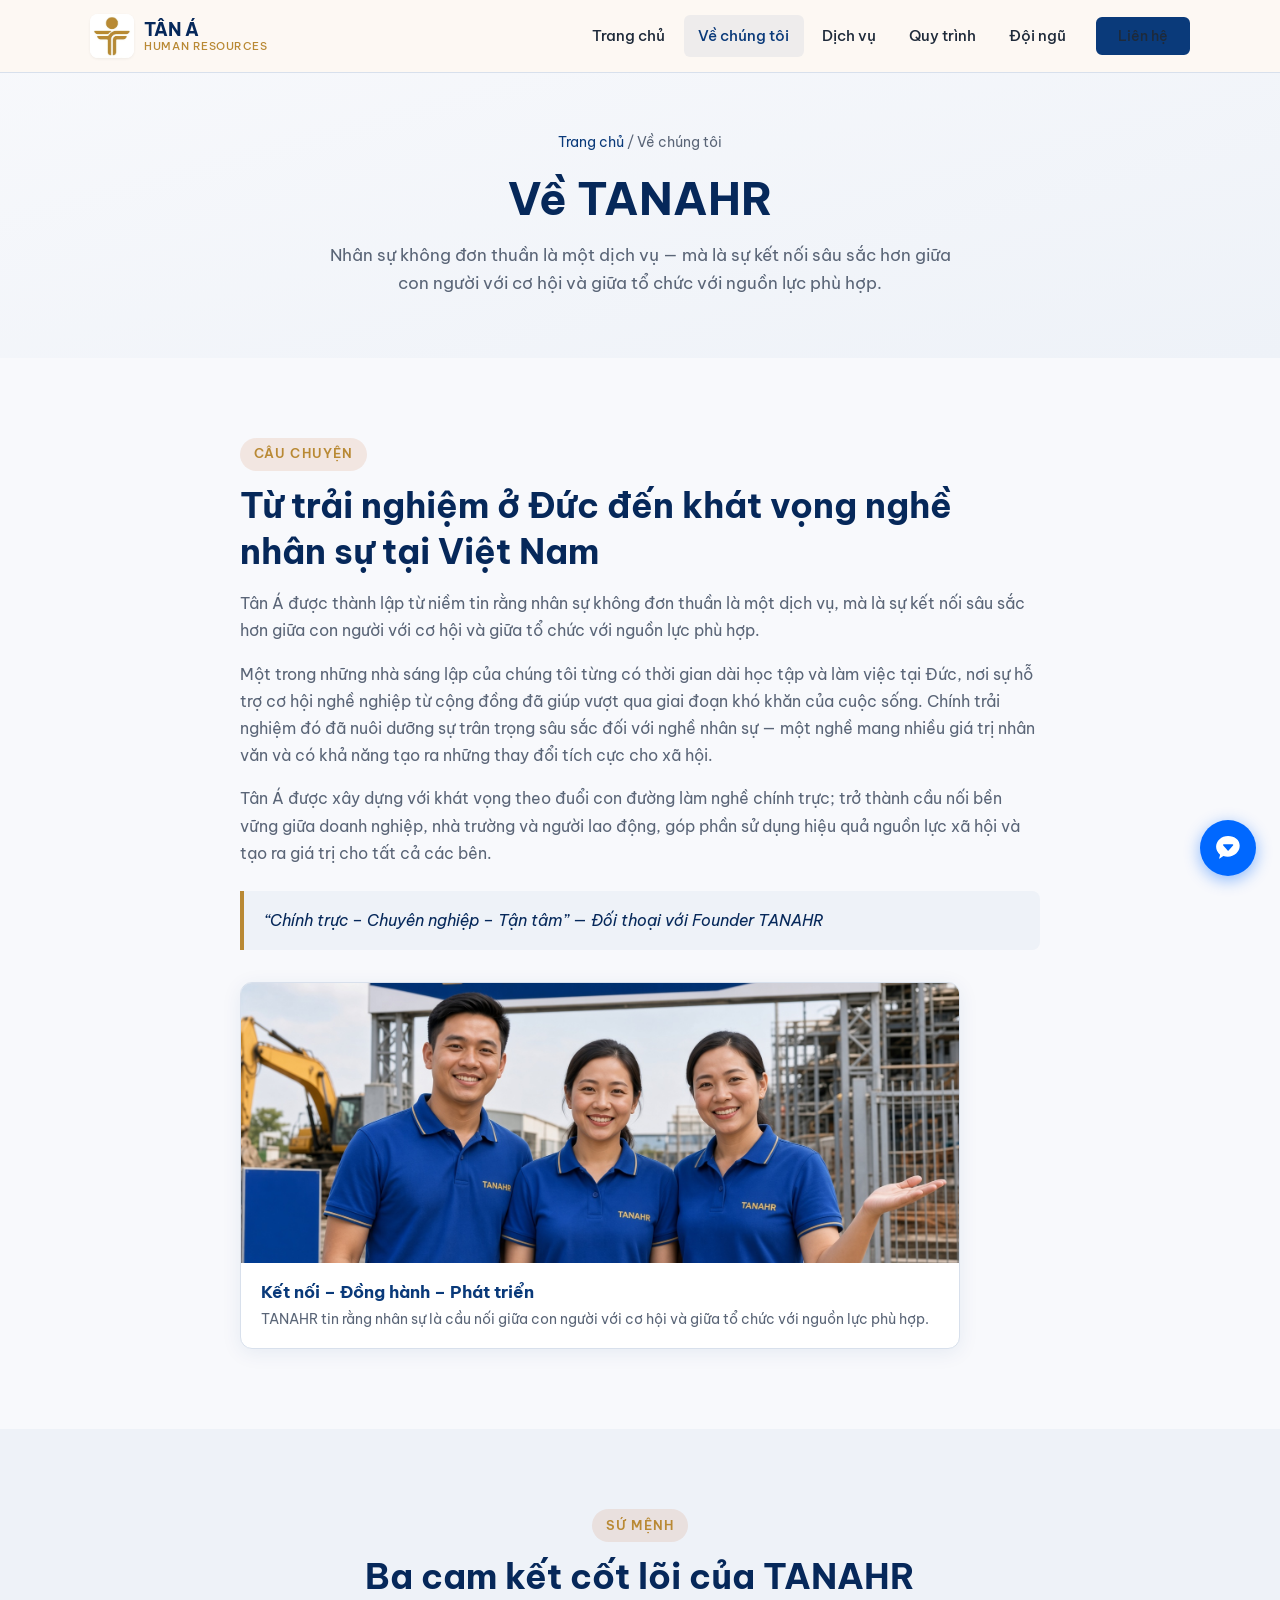
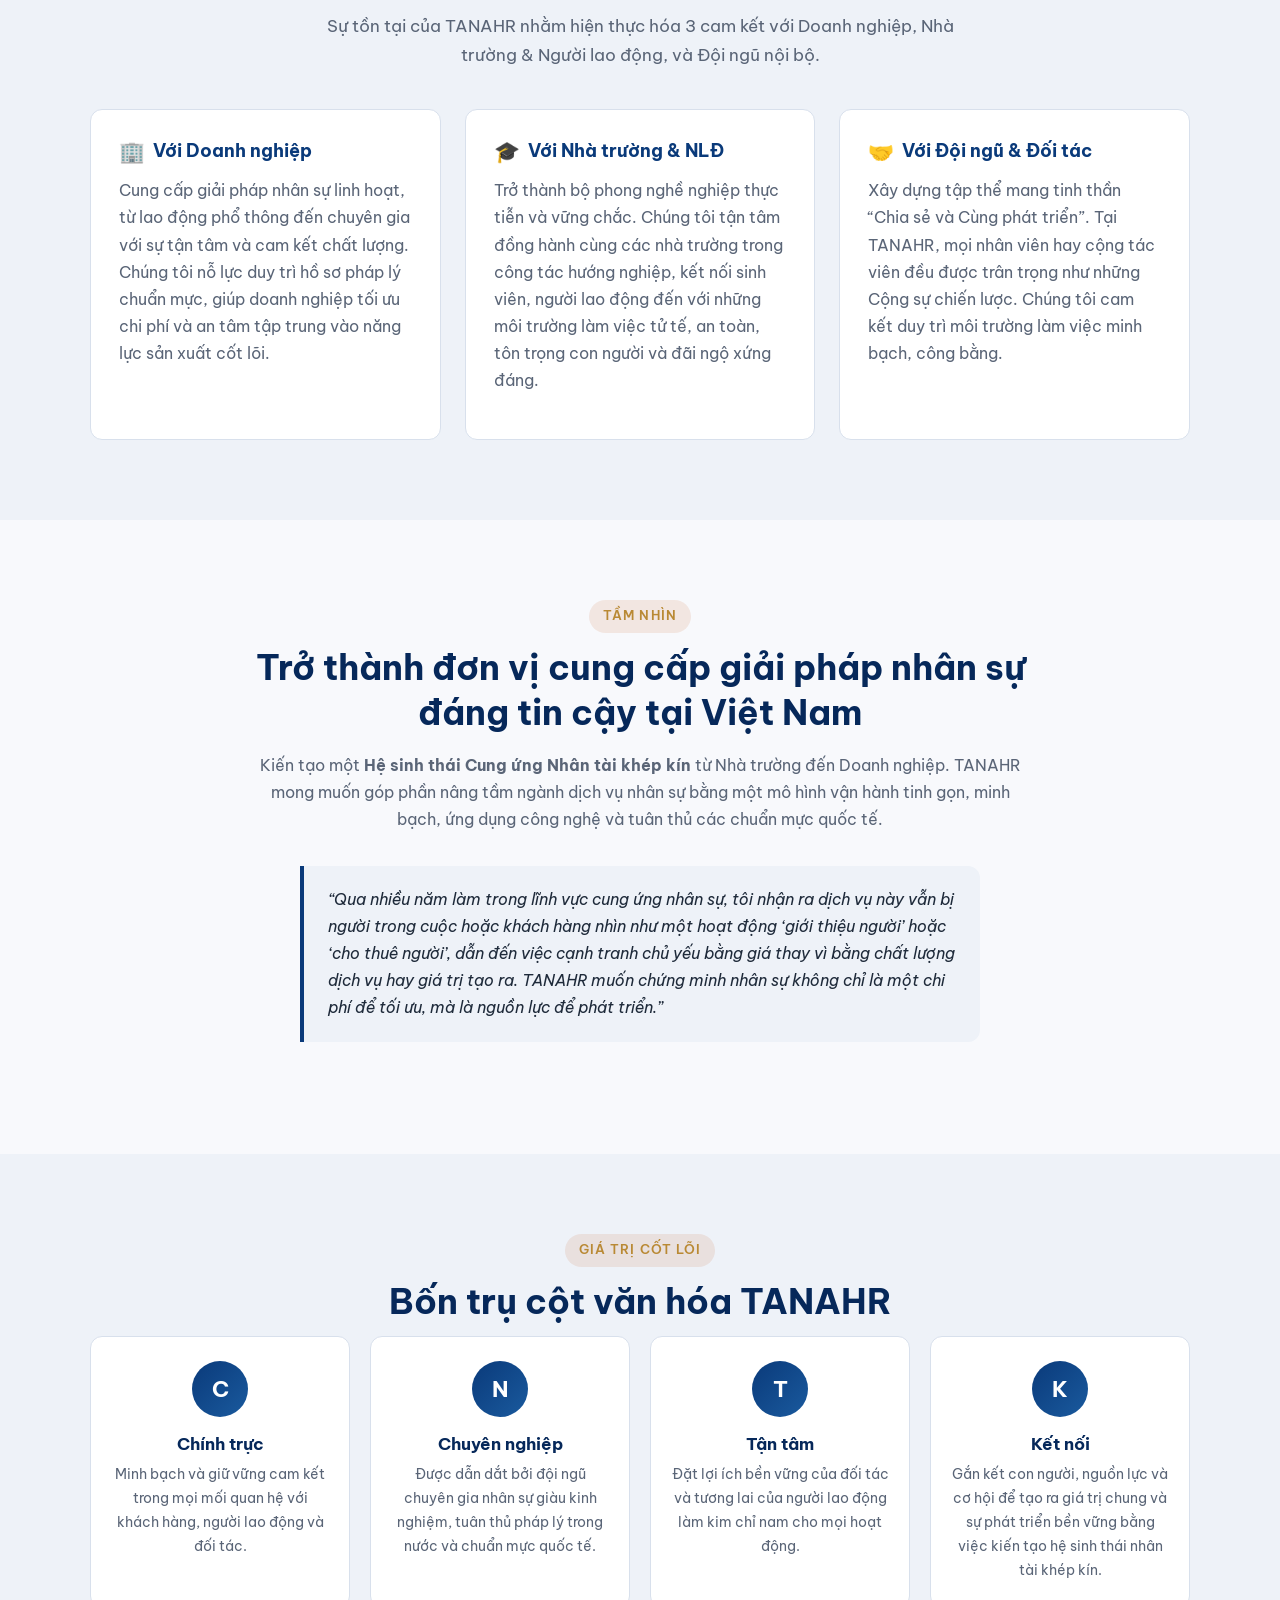
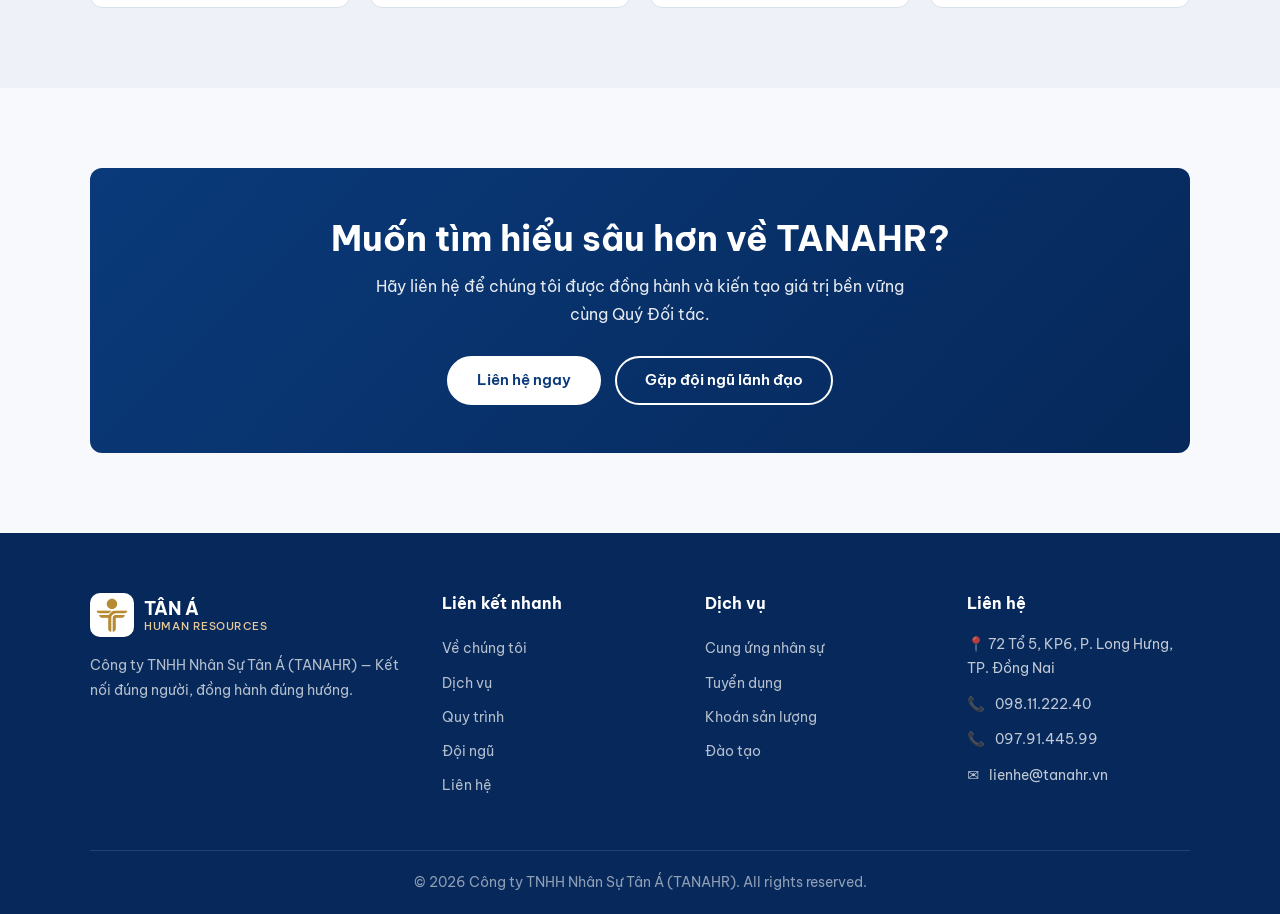
==== commit 4899846e: "Add files via upload" ====
--- a/about.html
+++ b/about.html
@@ -214,5 +214,15 @@
     </div>
   </footer>
   <script src="js/main.js"></script>
+
+  <!-- Floating Zalo Button -->
+  <a href="https://zalo.me/0981122240" class="zalo-float" target="_blank" rel="noopener noreferrer" aria-label="Chat Zalo với TANAHR - 098.11.222.40">
+    <span class="zalo-tooltip">Chat Zalo ngay</span>
+    <svg viewBox="0 0 50 50" xmlns="http://www.w3.org/2000/svg" aria-hidden="true">
+      <path fill="#fff" d="M25.1 7.2C15.4 7.2 7.5 14.4 7.5 23.3c0 4.6 2.3 8.7 5.9 11.5-.2 1.4-1.3 4.7-1.4 5.2-.1.8.3.9.8.5.8-.5 4.6-3 5.4-3.6 2 .5 4.2.8 6.4.8 9.7 0 17.6-7.2 17.6-16.1S34.8 7.2 25.1 7.2z"/>
+      <path fill="#0068FF" d="M18.2 19.5h13.6c.5 0 .9.4.9.9v.3c0 .3-.1.5-.3.7l-6.5 7.3c-.2.2-.3.3-.5.3h-.4c-.2 0-.4-.1-.5-.3l-6.5-7.3c-.2-.2-.3-.4-.3-.7v-.3c0-.5.4-.9.9-.9z"/>
+    </svg>
+  </a>
+
 </body>
 </html>
--- a/css/style.css
+++ b/css/style.css
@@ -1235,3 +1235,77 @@
   background: #fff;
   padding: 3px;
 }
+
+/* ========== Floating Zalo Button ========== */
+.zalo-float {
+  position: fixed;
+  bottom: 24px;
+  right: 24px;
+  z-index: 9999;
+  width: 56px;
+  height: 56px;
+  background: #0068FF;
+  border-radius: 50%;
+  display: flex;
+  align-items: center;
+  justify-content: center;
+  box-shadow: 0 4px 16px rgba(0, 104, 255, 0.45);
+  transition: transform 0.25s ease, box-shadow 0.25s ease;
+  text-decoration: none;
+  overflow: hidden;
+}
+
+.zalo-float:hover {
+  transform: scale(1.1);
+  box-shadow: 0 6px 24px rgba(0, 104, 255, 0.55);
+}
+
+.zalo-float svg {
+  width: 34px;
+  height: 34px;
+}
+
+.zalo-float .zalo-tooltip {
+  position: absolute;
+  right: 68px;
+  background: #1a1a1a;
+  color: #fff;
+  padding: 8px 14px;
+  border-radius: 8px;
+  font-size: 13px;
+  font-weight: 500;
+  white-space: nowrap;
+  opacity: 0;
+  visibility: hidden;
+  transform: translateX(8px);
+  transition: all 0.25s ease;
+  pointer-events: none;
+}
+
+.zalo-float .zalo-tooltip::after {
+  content: '';
+  position: absolute;
+  right: -6px;
+  top: 50%;
+  transform: translateY(-50%);
+  border: 6px solid transparent;
+  border-left-color: #1a1a1a;
+}
+
+.zalo-float:hover .zalo-tooltip {
+  opacity: 1;
+  visibility: visible;
+  transform: translateX(0);
+}
+
+@media (max-width: 576px) {
+  .zalo-float {
+    bottom: 18px;
+    right: 18px;
+    width: 52px;
+    height: 52px;
+  }
+  .zalo-float .zalo-tooltip {
+    display: none;
+  }
+}
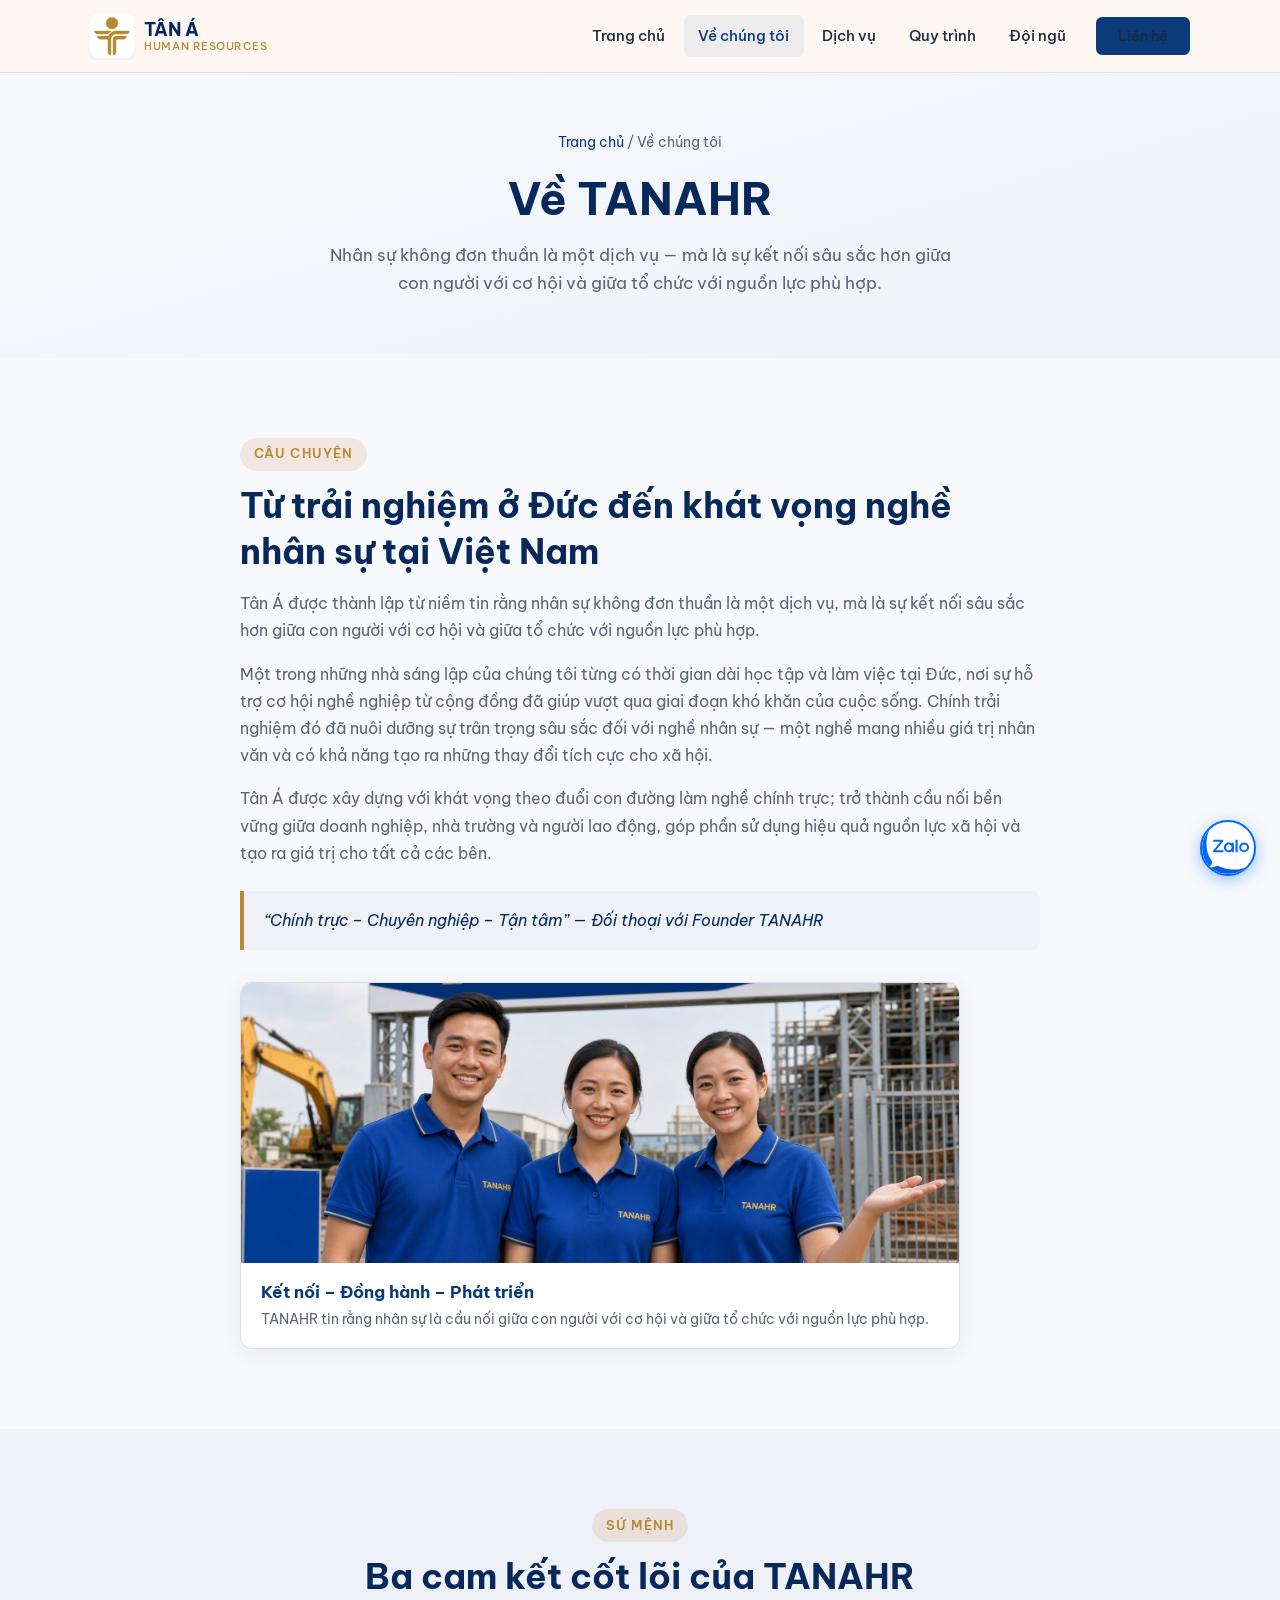
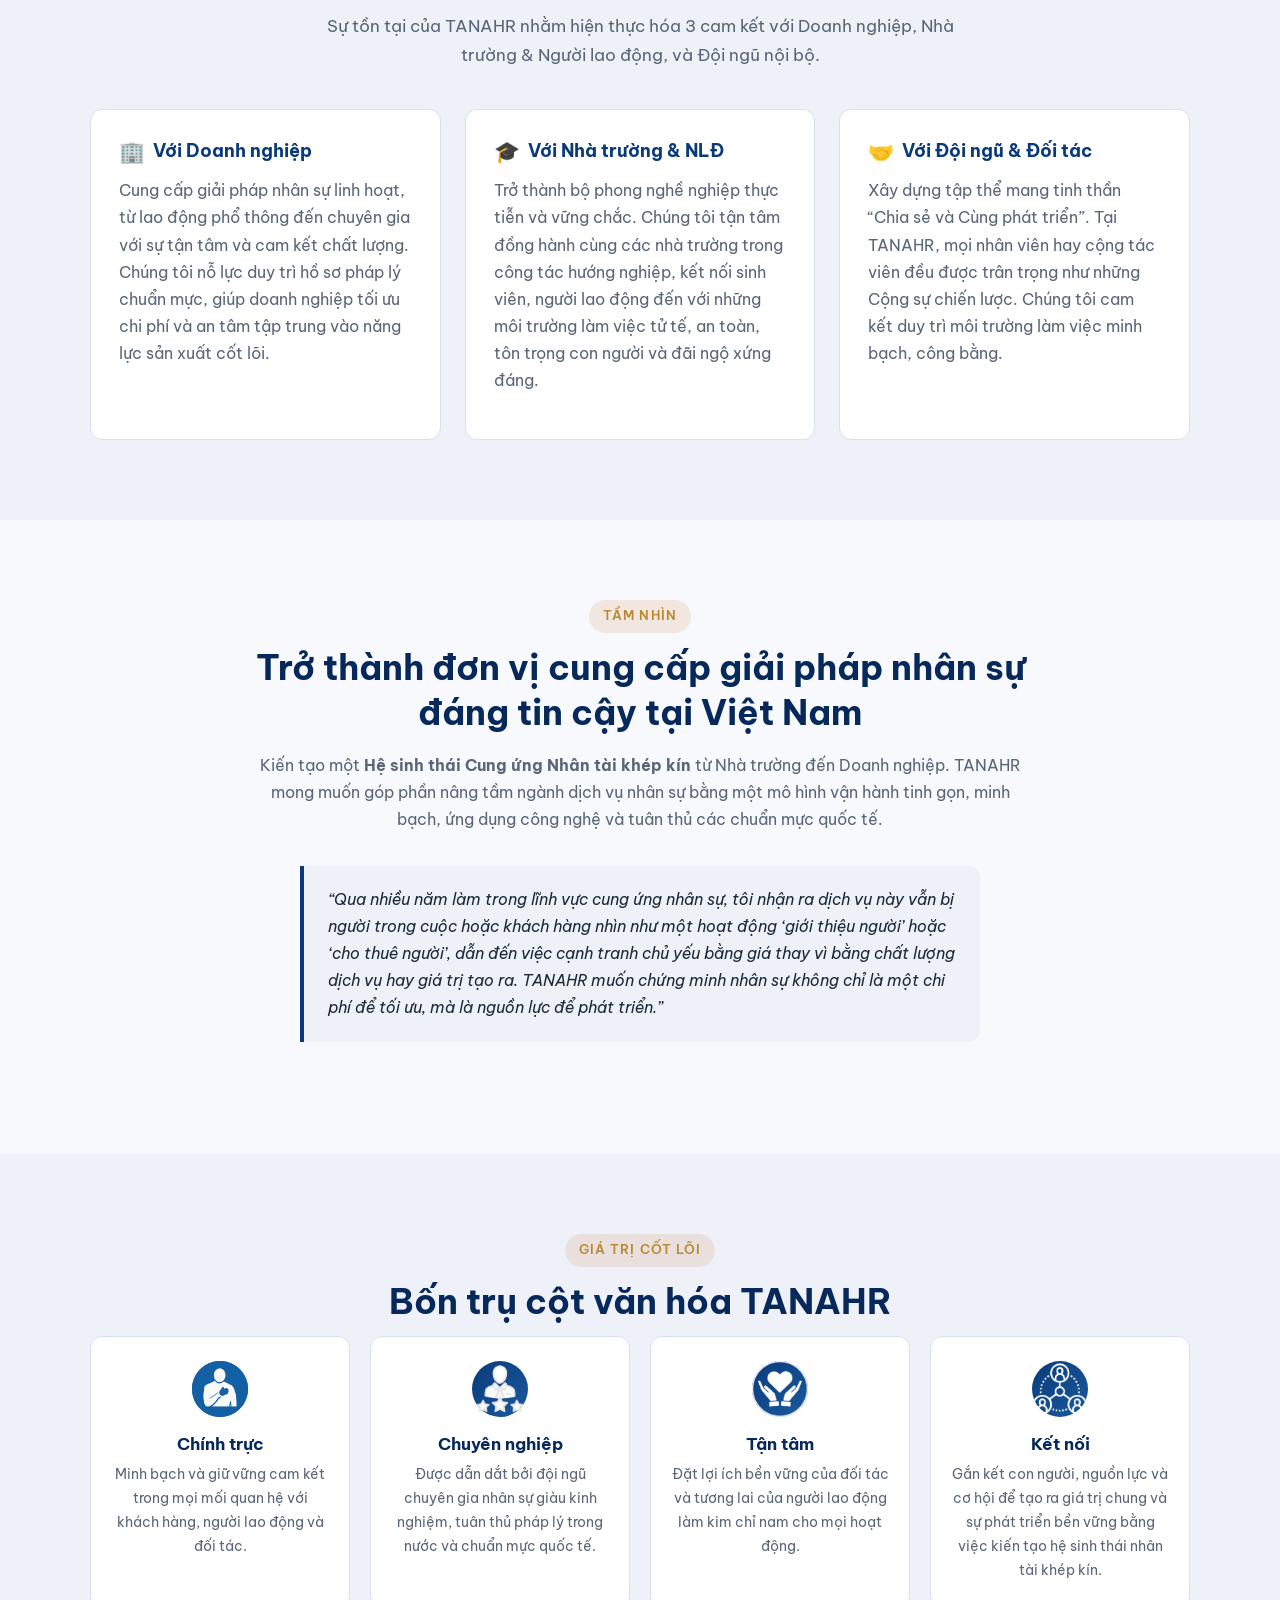
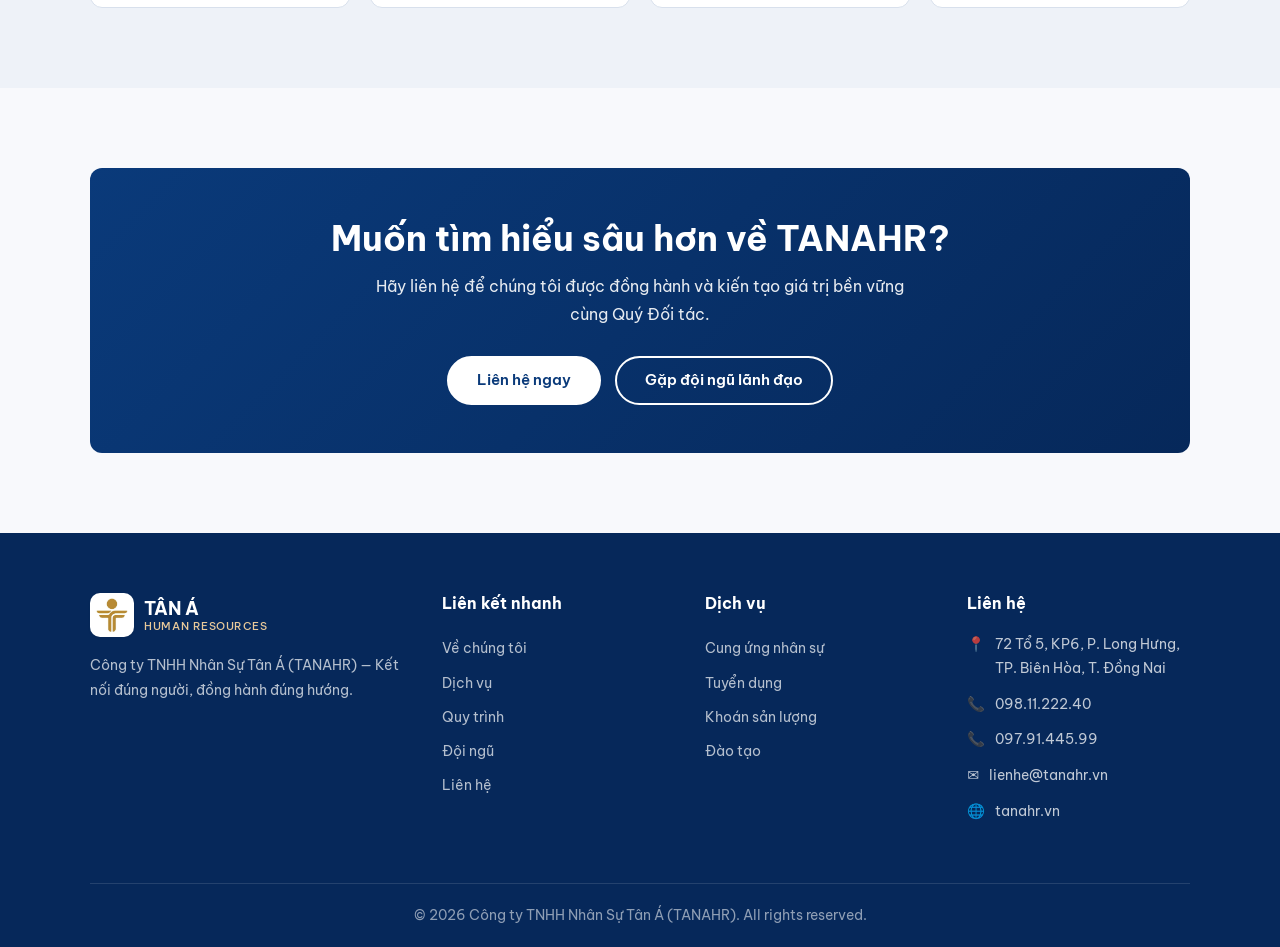
==== commit 67d2d77c: "Add files via upload 1. Footer Địa chỉ mới: 72 Tổ 5, KP6, P. Long Hưng, TP. Biên Hòa, T. Đồng Nai " ====
--- a/about.html
+++ b/about.html
@@ -131,22 +131,22 @@
         </div>
         <div class="values-grid">
           <div class="value-card reveal">
-            <div class="value-icon">C</div>
+            <div class="value-icon"><img src="assets/images/van-hoa/chinh-truc.png" alt="Chính trực"></div>
             <h3>Chính trực</h3>
             <p>Minh bạch và giữ vững cam kết trong mọi mối quan hệ với khách hàng, người lao động và đối tác.</p>
           </div>
           <div class="value-card reveal">
-            <div class="value-icon">N</div>
+            <div class="value-icon"><img src="assets/images/van-hoa/chuyen-nghiep.png" alt="Chuyên nghiệp"></div>
             <h3>Chuyên nghiệp</h3>
             <p>Được dẫn dắt bởi đội ngũ chuyên gia nhân sự giàu kinh nghiệm, tuân thủ pháp lý trong nước và chuẩn mực quốc tế.</p>
           </div>
           <div class="value-card reveal">
-            <div class="value-icon">T</div>
+            <div class="value-icon"><img src="assets/images/van-hoa/tan-tam.png" alt="Tận tâm"></div>
             <h3>Tận tâm</h3>
             <p>Đặt lợi ích bền vững của đối tác và tương lai của người lao động làm kim chỉ nam cho mọi hoạt động.</p>
           </div>
           <div class="value-card reveal">
-            <div class="value-icon">K</div>
+            <div class="value-icon"><img src="assets/images/van-hoa/ket-noi.png" alt="Kết nối"></div>
             <h3>Kết nối</h3>
             <p>Gắn kết con người, nguồn lực và cơ hội để tạo ra giá trị chung và sự phát triển bền vững bằng việc kiến tạo hệ sinh thái nhân tài khép kín.</p>
           </div>
@@ -203,10 +203,11 @@
         <div>
           <h4>Liên hệ</h4>
           <ul class="footer-contact">
-            <li>📍 72 Tổ 5, KP6, P. Long Hưng, TP. Đồng Nai</li>
+            <li>📍 <a href="https://maps.app.goo.gl/nmRCYNgb7JTEfvhy9" target="_blank" rel="noopener noreferrer" style="color:inherit; text-decoration:none;">72 Tổ 5, KP6, P. Long Hưng, TP. Biên Hòa, T. Đồng Nai</a></li>
             <li>📞 <a href="tel:0981122240" style="color:inherit;">098.11.222.40</a></li>
             <li>📞 <a href="tel:0979144599" style="color:inherit;">097.91.445.99</a></li>
             <li>✉️ <a href="mailto:lienhe@tanahr.vn" style="color:inherit;">lienhe@tanahr.vn</a></li>
+            <li>🌐 <a href="https://tanahr.vn" style="color:inherit; text-decoration:none;">tanahr.vn</a></li>
           </ul>
         </div>
       </div>
@@ -218,10 +219,7 @@
   <!-- Floating Zalo Button -->
   <a href="https://zalo.me/0981122240" class="zalo-float" target="_blank" rel="noopener noreferrer" aria-label="Chat Zalo với TANAHR - 098.11.222.40">
     <span class="zalo-tooltip">Chat Zalo ngay</span>
-    <svg viewBox="0 0 50 50" xmlns="http://www.w3.org/2000/svg" aria-hidden="true">
-      <path fill="#fff" d="M25.1 7.2C15.4 7.2 7.5 14.4 7.5 23.3c0 4.6 2.3 8.7 5.9 11.5-.2 1.4-1.3 4.7-1.4 5.2-.1.8.3.9.8.5.8-.5 4.6-3 5.4-3.6 2 .5 4.2.8 6.4.8 9.7 0 17.6-7.2 17.6-16.1S34.8 7.2 25.1 7.2z"/>
-      <path fill="#0068FF" d="M18.2 19.5h13.6c.5 0 .9.4.9.9v.3c0 .3-.1.5-.3.7l-6.5 7.3c-.2.2-.3.3-.5.3h-.4c-.2 0-.4-.1-.5-.3l-6.5-7.3c-.2-.2-.3-.4-.3-.7v-.3c0-.5.4-.9.9-.9z"/>
-    </svg>
+    <img src="assets/images/zalo-icon.svg" alt="Zalo" width="36" height="36">
   </a>
 
 </body>
--- a/css/style.css
+++ b/css/style.css
@@ -709,7 +709,7 @@
 }
 
 .team-avatar {
-  height: 160px;
+  height: 220px;
   background: linear-gradient(135deg, var(--primary), var(--primary-light));
   display: flex;
   align-items: center;
@@ -717,6 +717,13 @@
   color: white;
   font-size: 3rem;
   font-weight: 700;
+  overflow: hidden;
+}
+
+.team-avatar img {
+  width: 100%;
+  height: 100%;
+  object-fit: cover;
 }
 
 .team-info {
@@ -1244,15 +1251,17 @@
   z-index: 9999;
   width: 56px;
   height: 56px;
-  background: #0068FF;
+  background: #fff;
   border-radius: 50%;
   display: flex;
   align-items: center;
   justify-content: center;
-  box-shadow: 0 4px 16px rgba(0, 104, 255, 0.45);
+  box-shadow: 0 4px 16px rgba(0, 104, 255, 0.4);
   transition: transform 0.25s ease, box-shadow 0.25s ease;
   text-decoration: none;
   overflow: hidden;
+  padding: 0;
+  border: 2px solid #0068FF;
 }
 
 .zalo-float:hover {
@@ -1260,9 +1269,12 @@
   box-shadow: 0 6px 24px rgba(0, 104, 255, 0.55);
 }
 
-.zalo-float svg {
-  width: 34px;
-  height: 34px;
+.zalo-float svg,
+.zalo-float img {
+  width: 100%;
+  height: 100%;
+  display: block;
+  object-fit: contain;
 }
 
 .zalo-float .zalo-tooltip {
